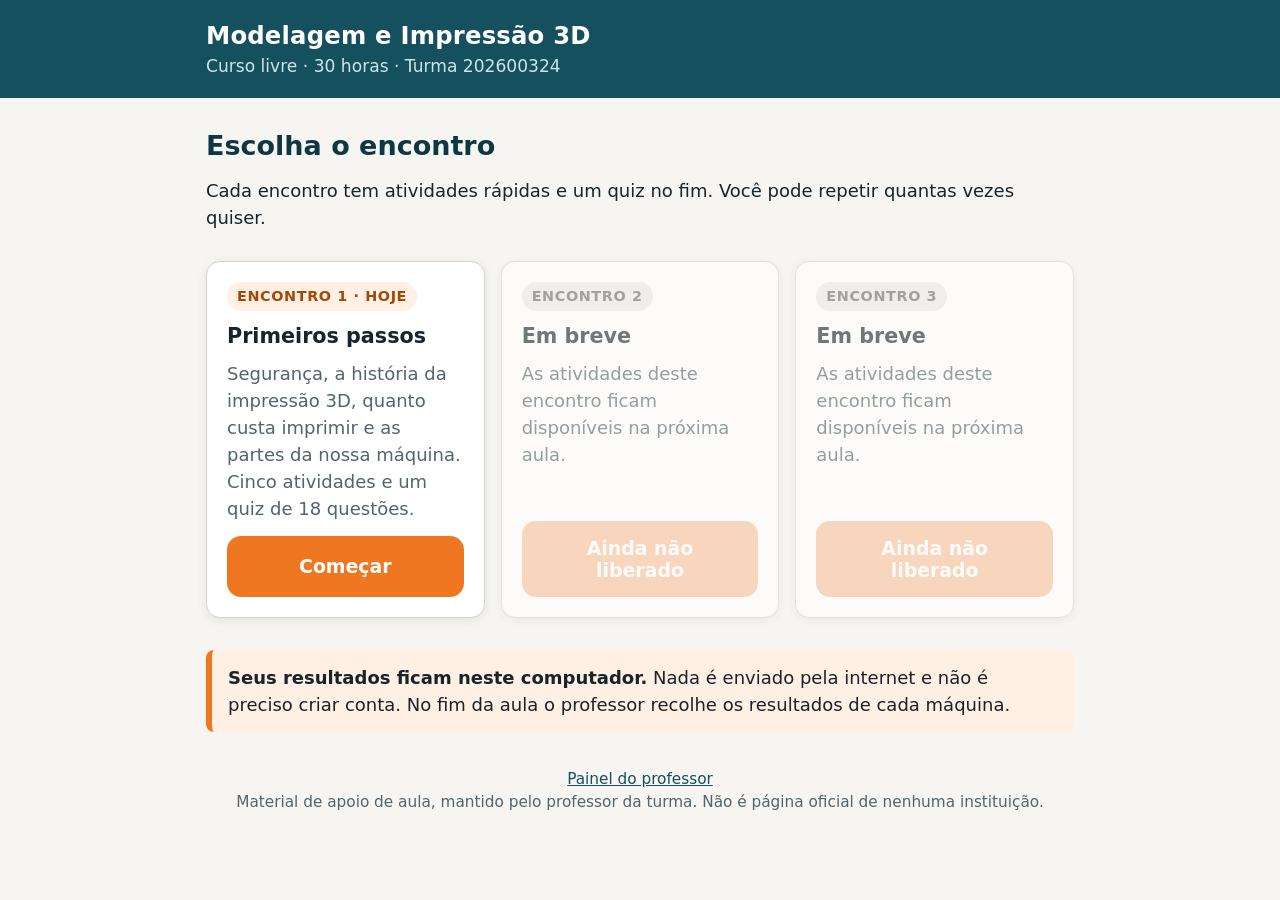
==== index.html @ 5b2d397b "App do curso: portal e atividades do Encontro 1 Portal com os tres encontros e o Encontro 1 completo" ====
<!DOCTYPE html>
<html lang="pt-BR">
<head>
<meta charset="utf-8">
<meta name="viewport" content="width=device-width, initial-scale=1">
<title>Modelagem e Impressão 3D — Curso na carreta</title>
<link rel="stylesheet" href="assets/estilo.css">
</head>
<body>

<header class="faixa">
  <div class="container">
    <div>
      <h1>Modelagem e Impressão 3D</h1>
      <p class="sub">Curso livre &middot; 30 horas &middot; Turma 202600324</p>
    </div>
  </div>
</header>

<main class="container">

  <h2>Escolha o encontro</h2>
  <p>Cada encontro tem atividades rápidas e um quiz no fim. Você pode repetir
     quantas vezes quiser.</p>

  <div class="cartas">

    <div class="carta carta-aula">
      <span class="etiqueta">Encontro 1 &middot; hoje</span>
      <h3>Primeiros passos</h3>
      <p>Segurança, a história da impressão 3D, quanto custa imprimir e as partes
         da nossa máquina. Cinco atividades e um quiz de 18 questões.</p>
      <a class="botao" href="aula-01.html">Começar</a>
    </div>

    <div class="carta carta-aula inativa">
      <span class="etiqueta breve">Encontro 2</span>
      <h3>Em breve</h3>
      <p>As atividades deste encontro ficam disponíveis na próxima aula.</p>
      <button class="botao" disabled>Ainda não liberado</button>
    </div>

    <div class="carta carta-aula inativa">
      <span class="etiqueta breve">Encontro 3</span>
      <h3>Em breve</h3>
      <p>As atividades deste encontro ficam disponíveis na próxima aula.</p>
      <button class="botao" disabled>Ainda não liberado</button>
    </div>

  </div>

  <div class="aviso">
    <strong>Seus resultados ficam neste computador.</strong>
    Nada é enviado pela internet e não é preciso criar conta. No fim da aula o
    professor recolhe os resultados de cada máquina.
  </div>

  <p class="rodape">
    <a href="painel.html">Painel do professor</a><br>
    Material de apoio de aula, mantido pelo professor da turma.
    Não é página oficial de nenhuma instituição.
  </p>

</main>

</body>
</html>
---- assets/estilo.css ----
/* Carreta 3D — estilo comum a todas as páginas.
   Pensado para projeção em sala pequena e para celular: fonte grande,
   alto contraste, alvos de toque generosos. */

:root {
  --azul: #14505e;
  --azul-escuro: #0d3742;
  --laranja: #ef7722;
  --laranja-claro: #fff0e3;
  --fundo: #f7f5f1;
  --carta: #ffffff;
  --texto: #16242b;
  --texto-suave: #52646d;
  --borda: #d9d3ca;
  --verde: #1e7d52;
  --verde-claro: #e6f4ec;
  --vermelho: #b3261e;
  --vermelho-claro: #fbeae9;
  --raio: 14px;
  --sombra: 0 2px 10px rgba(13, 55, 66, 0.10);
}

* { box-sizing: border-box; }

html, body {
  margin: 0;
  padding: 0;
  background: var(--fundo);
  color: var(--texto);
  font-family: "Segoe UI", system-ui, -apple-system, Roboto, Arial, sans-serif;
  font-size: 18px;
  line-height: 1.5;
}

body { padding-bottom: 40px; }

.faixa {
  background: var(--azul);
  color: #fff;
  padding: 18px 16px;
}

.faixa .container { display: flex; align-items: center; gap: 14px; flex-wrap: wrap; }

.faixa h1 { font-size: 1.35rem; margin: 0; font-weight: 700; letter-spacing: .2px; }
.faixa .sub { color: #cfe4ea; font-size: .95rem; margin: 0; }

.container { max-width: 900px; margin: 0 auto; padding: 0 16px; }

h2 { font-size: 1.5rem; margin: 28px 0 10px; color: var(--azul-escuro); }
h3 { font-size: 1.15rem; margin: 0 0 8px; }
p { margin: 0 0 14px; }

a { color: var(--azul); }

/* ---------- botões ---------- */

.botao {
  display: inline-block;
  background: var(--laranja);
  color: #fff;
  border: none;
  border-radius: var(--raio);
  padding: 16px 26px;
  font-size: 1.05rem;
  font-weight: 700;
  font-family: inherit;
  cursor: pointer;
  text-decoration: none;
  text-align: center;
  min-height: 56px;
}
.botao:hover { filter: brightness(1.06); }
.botao:active { transform: translateY(1px); }
.botao[disabled] { opacity: .45; cursor: not-allowed; }

.botao.secundario { background: var(--azul); }
.botao.neutro { background: #fff; color: var(--azul); border: 2px solid var(--azul); }
.botao.perigo { background: #fff; color: var(--vermelho); border: 2px solid var(--vermelho); }
.botao.pequeno { padding: 10px 16px; font-size: .95rem; min-height: 44px; }

.linha-botoes { display: flex; gap: 12px; flex-wrap: wrap; margin: 18px 0; }

/* ---------- cartões ---------- */

.carta {
  background: var(--carta);
  border: 1px solid var(--borda);
  border-radius: var(--raio);
  box-shadow: var(--sombra);
  padding: 20px;
  margin: 16px 0;
}

.cartas { display: grid; gap: 16px; grid-template-columns: repeat(auto-fit, minmax(260px, 1fr)); }

.carta-aula { display: flex; flex-direction: column; }
.carta-aula .etiqueta {
  display: inline-block;
  background: var(--laranja-claro);
  color: #a04a06;
  font-weight: 700;
  font-size: .8rem;
  padding: 4px 10px;
  border-radius: 999px;
  margin-bottom: 10px;
  align-self: flex-start;
  text-transform: uppercase;
  letter-spacing: .6px;
}
.carta-aula .etiqueta.breve { background: #eceae6; color: #6b6a66; }
.carta-aula p { color: var(--texto-suave); flex: 1; }
.carta-aula.inativa { opacity: .6; }

/* ---------- atividades ---------- */

.barra-topo {
  display: flex;
  justify-content: space-between;
  align-items: center;
  gap: 12px;
  background: var(--carta);
  border-bottom: 1px solid var(--borda);
  padding: 10px 16px;
  position: sticky;
  top: 0;
  z-index: 10;
  flex-wrap: wrap;
}
.barra-topo .quem { font-weight: 700; }
.barra-topo .placar { color: var(--azul); font-weight: 700; }

.progresso { height: 8px; background: #e4e0da; border-radius: 99px; overflow: hidden; margin: 6px 0 0; }
.progresso > div { height: 100%; background: var(--laranja); width: 0; transition: width .25s; }

.enunciado {
  font-size: 1.25rem;
  font-weight: 700;
  margin: 0 0 4px;
  color: var(--azul-escuro);
}
.apoio { color: var(--texto-suave); margin-bottom: 16px; }

.opcoes { display: grid; gap: 12px; }
.opcao {
  background: #fff;
  border: 2px solid var(--borda);
  border-radius: var(--raio);
  padding: 16px 18px;
  font-size: 1.05rem;
  font-family: inherit;
  text-align: left;
  cursor: pointer;
  min-height: 60px;
  color: var(--texto);
}
.opcao:hover:not([disabled]) { border-color: var(--azul); }
.opcao.certa { border-color: var(--verde); background: var(--verde-claro); }
.opcao.errada { border-color: var(--vermelho); background: var(--vermelho-claro); }
.opcao[disabled] { cursor: default; }

.retorno { border-radius: var(--raio); padding: 14px 16px; margin: 16px 0; font-size: 1rem; }
.retorno.ok { background: var(--verde-claro); border-left: 6px solid var(--verde); }
.retorno.nao { background: var(--vermelho-claro); border-left: 6px solid var(--vermelho); }
.retorno strong { display: block; margin-bottom: 4px; }

/* peças de encaixar (tocar para pegar, tocar para soltar) */
.pecas { display: flex; flex-wrap: wrap; gap: 10px; margin: 16px 0; }
.peca {
  background: var(--laranja-claro);
  border: 2px solid var(--laranja);
  color: #8a3f04;
  border-radius: 999px;
  padding: 12px 18px;
  font-size: 1rem;
  font-weight: 700;
  font-family: inherit;
  cursor: pointer;
  min-height: 52px;
}
.peca.escolhida { background: var(--laranja); color: #fff; outline: 3px solid #f9c395; }
.peca.usada { visibility: hidden; }

.alvos { display: grid; gap: 12px; }
.alvo {
  display: flex;
  align-items: center;
  gap: 12px;
  background: #fff;
  border: 2px dashed var(--borda);
  border-radius: var(--raio);
  padding: 14px 16px;
  cursor: pointer;
  min-height: 64px;
  font-family: inherit;
  font-size: 1rem;
  text-align: left;
  width: 100%;
  color: var(--texto);
}
.alvo .rotulo { font-weight: 700; color: var(--azul-escuro); min-width: 40%; }
.alvo .vaga { color: var(--texto-suave); font-style: italic; }
.alvo .posta { font-weight: 700; color: #8a3f04; }
.alvo.pronto { border-style: solid; border-color: var(--azul); background: #f2f8fa; }
.alvo.certa { border-color: var(--verde); background: var(--verde-claro); border-style: solid; }
.alvo.errada { border-color: var(--vermelho); background: var(--vermelho-claro); border-style: solid; }

/* desenho da impressora */
.figura { width: 100%; max-width: 460px; margin: 0 auto; display: block; }
.ponto-clique { cursor: pointer; fill: transparent; stroke: transparent; stroke-width: 2; }
.ponto-clique:hover { fill: rgba(239, 119, 34, .28); stroke: var(--laranja); }
.ponto-clique.acertou { fill: rgba(30, 125, 82, .35); stroke: var(--verde); }
.ponto-clique.errou { fill: rgba(179, 38, 30, .30); stroke: var(--vermelho); }

/* campo de digitação */
.campo {
  font-size: 1.3rem;
  padding: 14px 16px;
  border: 2px solid var(--borda);
  border-radius: var(--raio);
  font-family: inherit;
  width: 100%;
  max-width: 320px;
  color: var(--texto);
  background: #fff;
}
.campo:focus { outline: none; border-color: var(--azul); }

/* ---------- placar final ---------- */

.medalha {
  text-align: center;
  background: var(--azul);
  color: #fff;
  border-radius: var(--raio);
  padding: 26px 20px;
}
.medalha .numero { font-size: 3.4rem; font-weight: 800; line-height: 1; }
.medalha .de { color: #cfe4ea; }
.medalha .frase { margin-top: 10px; font-size: 1.1rem; }

/* ---------- tabela do painel ---------- */

table { width: 100%; border-collapse: collapse; margin: 16px 0; font-size: .95rem; }
th, td { text-align: left; padding: 10px 8px; border-bottom: 1px solid var(--borda); }
th { background: #eef3f5; color: var(--azul-escuro); }
tbody tr:nth-child(even) { background: #fbfaf8; }

.aviso {
  background: var(--laranja-claro);
  border-left: 6px solid var(--laranja);
  border-radius: 8px;
  padding: 14px 16px;
  margin: 16px 0;
}

.rodape { color: var(--texto-suave); font-size: .85rem; margin-top: 36px; text-align: center; }

.escondido { display: none !important; }

@media (max-width: 520px) {
  body { font-size: 17px; }
  .faixa h1 { font-size: 1.15rem; }
  .enunciado { font-size: 1.12rem; }
  .alvo .rotulo { min-width: 100%; }
  .alvo { flex-direction: column; align-items: flex-start; }
}

@media print {
  .botao, .barra-topo { display: none; }
  body { background: #fff; }
}
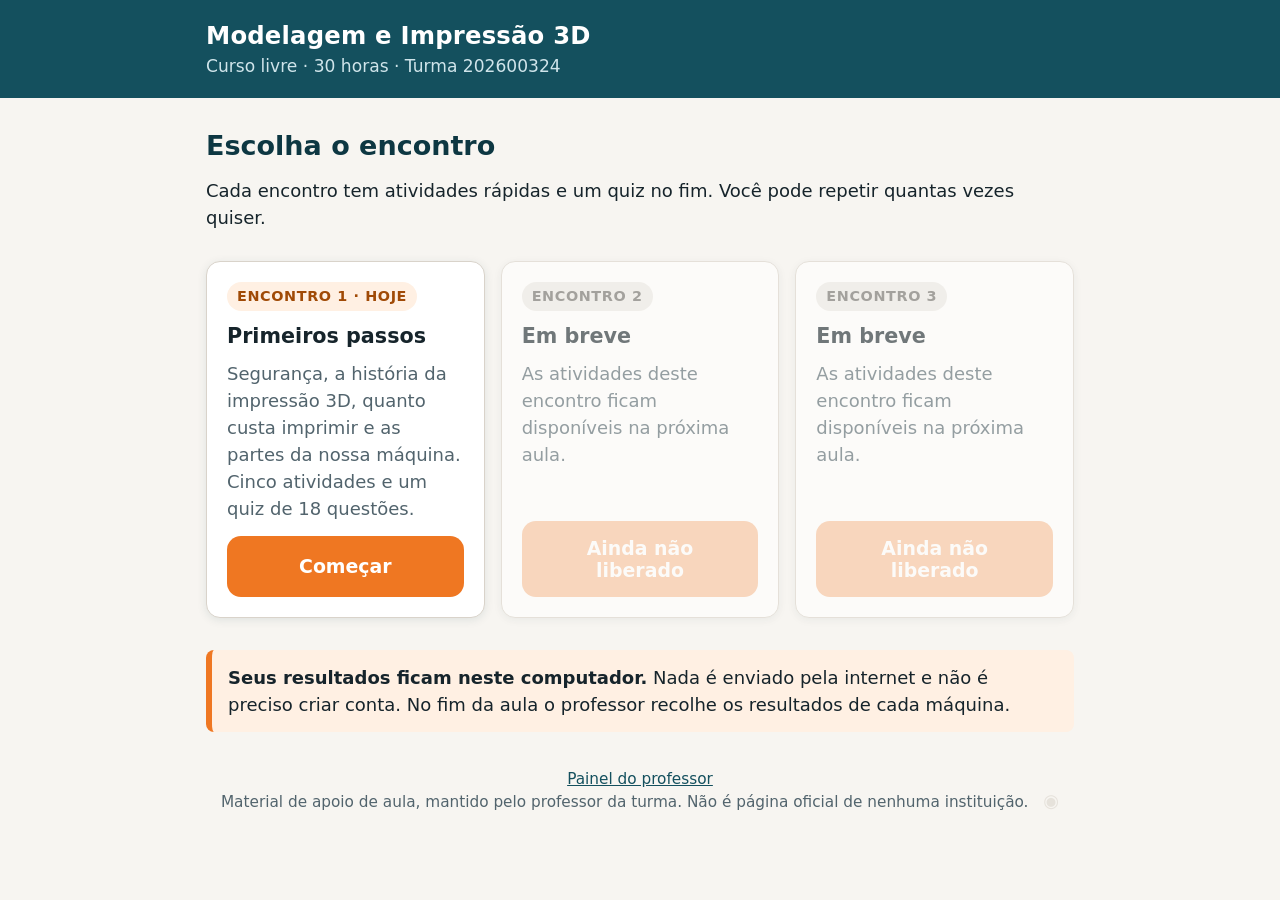
==== commit d23bddad: "Slides do Encontro 1 no site, com atalho discreto no rodape - slides.html: pagina de acesso aos slid" ====
--- a/index.html
+++ b/index.html
@@ -18,6 +18,8 @@
 </header>
 
 <main class="container">
+
+  <div id="retomar-caixa"></div>
 
   <h2>Escolha o encontro</h2>
   <p>Cada encontro tem atividades rápidas e um quiz no fim. Você pode repetir
@@ -59,9 +61,35 @@
     <a href="painel.html">Painel do professor</a><br>
     Material de apoio de aula, mantido pelo professor da turma.
     Não é página oficial de nenhuma instituição.
+    <a class="marca-slides" href="slides.html" title="Slides"
+       aria-label="Slides das aulas">&#9673;</a>
   </p>
 
 </main>
 
+<script src="assets/nucleo.js"></script>
+<script>
+(function () {
+  "use strict";
+  var C = window.Carreta;
+  var s = C.lerSessao();
+  if (!s) { return; }
+
+  var destino = { "Encontro 1": "aula-01.html" }[s.aula];
+  if (!destino) { return; }
+
+  var quantas = Object.keys(s.feitas).length;
+  var carta = C.criar("div", "carta retomar");
+  carta.appendChild(C.criar("h2", null, "Continuar de onde parou"));
+  carta.appendChild(C.criar("p", null,
+    s.nome + " começou o " + s.aula + " em " + C.quandoCurto(s.inicio)
+    + " e já terminou " + quantas
+    + (quantas === 1 ? " atividade." : " atividades.")));
+  var a = C.criar("a", "botao", "Retomar como " + s.nome.split(" ")[0]);
+  a.href = destino;
+  carta.appendChild(a);
+  C.el("retomar-caixa").appendChild(carta);
+})();
+</script>
 </body>
 </html>
--- a/assets/estilo.css
+++ b/assets/estilo.css
@@ -165,6 +165,28 @@
 .retorno strong { display: block; margin-bottom: 4px; }
 
 /* peças de encaixar (tocar para pegar, tocar para soltar) */
+.carta.retomar {
+  border: 3px solid var(--laranja);
+  background: var(--laranja-claro);
+}
+.carta.retomar h2 { margin-top: 0; color: #8a3f04; }
+
+.dica-passo {
+  background: var(--laranja-claro);
+  border-left: 6px solid var(--laranja);
+  border-radius: var(--raio);
+  padding: 14px 16px;
+  margin: 16px 0;
+  font-weight: 700;
+  color: #8a3f04;
+  line-height: 1.4;
+}
+.dica-passo.ativa {
+  background: var(--laranja);
+  border-left-color: #8a3f04;
+  color: #fff;
+}
+
 .pecas { display: flex; flex-wrap: wrap; gap: 10px; margin: 16px 0; }
 .peca {
   background: var(--laranja-claro);
@@ -256,6 +278,26 @@
 
 .rodape { color: var(--texto-suave); font-size: .85rem; margin-top: 36px; text-align: center; }
 
+/* Atalho discreto para os slides. Nao e seguranca — o site e publico e o
+   endereco slides.html funciona digitado. E so para nao competir com o
+   conteudo do aluno no portal. */
+.marca-slides {
+  display: inline-block;
+  margin-left: 10px;
+  color: var(--borda);
+  text-decoration: none;
+  font-size: 1rem;
+  line-height: 1;
+  opacity: .55;
+  transition: color .15s, opacity .15s;
+}
+.marca-slides:hover,
+.marca-slides:focus {
+  color: var(--laranja);
+  opacity: 1;
+  outline: none;
+}
+
 .escondido { display: none !important; }
 
 @media (max-width: 520px) {
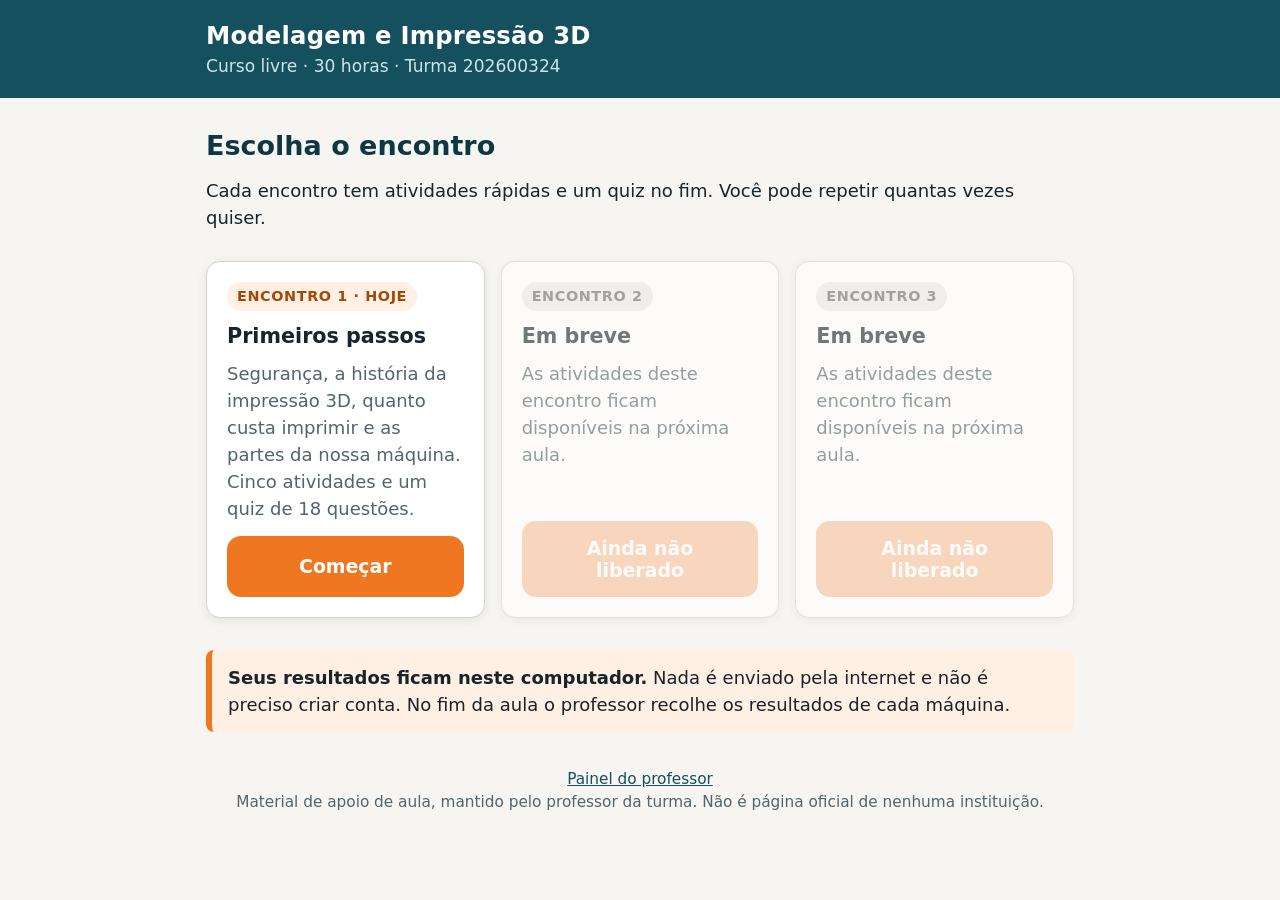
==== commit f4423e3f: "Slides fora do fluxo do aluno, em endereco proprio - move slides.html e slides/ para professor-597b1" ====
--- a/index.html
+++ b/index.html
@@ -61,8 +61,6 @@
     <a href="painel.html">Painel do professor</a><br>
     Material de apoio de aula, mantido pelo professor da turma.
     Não é página oficial de nenhuma instituição.
-    <a class="marca-slides" href="slides.html" title="Slides"
-       aria-label="Slides das aulas">&#9673;</a>
   </p>
 
 </main>
--- a/assets/estilo.css
+++ b/assets/estilo.css
@@ -277,27 +277,6 @@
 }
 
 .rodape { color: var(--texto-suave); font-size: .85rem; margin-top: 36px; text-align: center; }
-
-/* Atalho discreto para os slides. Nao e seguranca — o site e publico e o
-   endereco slides.html funciona digitado. E so para nao competir com o
-   conteudo do aluno no portal. */
-.marca-slides {
-  display: inline-block;
-  margin-left: 10px;
-  color: var(--borda);
-  text-decoration: none;
-  font-size: 1rem;
-  line-height: 1;
-  opacity: .55;
-  transition: color .15s, opacity .15s;
-}
-.marca-slides:hover,
-.marca-slides:focus {
-  color: var(--laranja);
-  opacity: 1;
-  outline: none;
-}
-
 .escondido { display: none !important; }
 
 @media (max-width: 520px) {
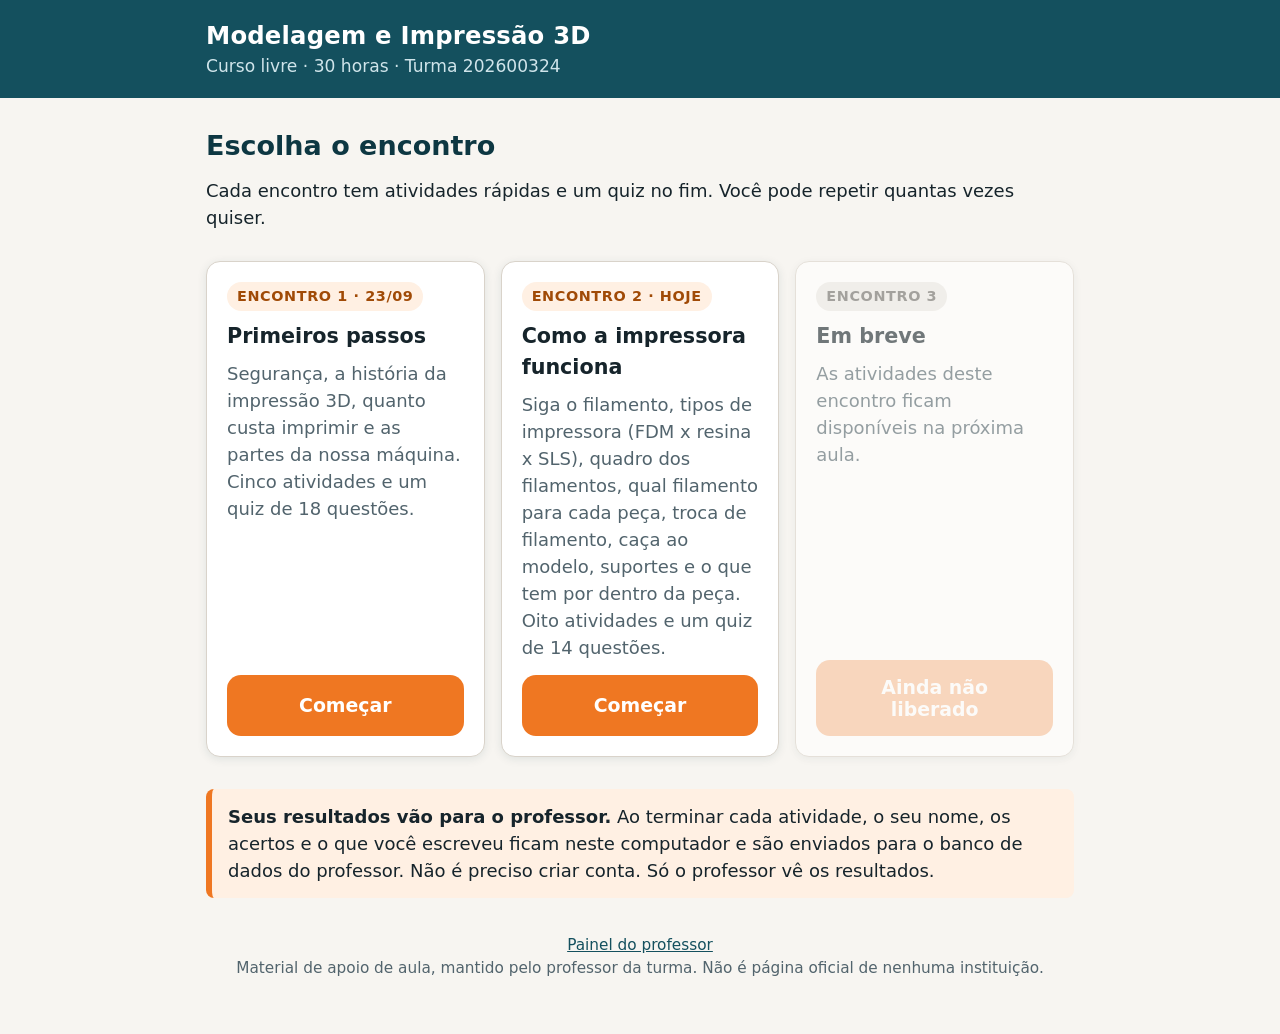
==== commit 393ad234: "Encontro 2 no ar (revisado); envio ao Neon preparado, ainda desligado Co-Authored-By: Claude Opus 5." ====
--- a/index.html
+++ b/index.html
@@ -4,7 +4,7 @@
 <meta charset="utf-8">
 <meta name="viewport" content="width=device-width, initial-scale=1">
 <title>Modelagem e Impressão 3D — Curso na carreta</title>
-<link rel="stylesheet" href="assets/estilo.css">
+<link rel="stylesheet" href="assets/estilo.css?v=2">
 </head>
 <body>
 
@@ -28,18 +28,21 @@
   <div class="cartas">
 
     <div class="carta carta-aula">
-      <span class="etiqueta">Encontro 1 &middot; hoje</span>
+      <span class="etiqueta">Encontro 1 &middot; 23/09</span>
       <h3>Primeiros passos</h3>
       <p>Segurança, a história da impressão 3D, quanto custa imprimir e as partes
          da nossa máquina. Cinco atividades e um quiz de 18 questões.</p>
       <a class="botao" href="aula-01.html">Começar</a>
     </div>
 
-    <div class="carta carta-aula inativa">
-      <span class="etiqueta breve">Encontro 2</span>
-      <h3>Em breve</h3>
-      <p>As atividades deste encontro ficam disponíveis na próxima aula.</p>
-      <button class="botao" disabled>Ainda não liberado</button>
+    <div class="carta carta-aula">
+      <span class="etiqueta">Encontro 2 &middot; hoje</span>
+      <h3>Como a impressora funciona</h3>
+      <p>Siga o filamento, tipos de impressora (FDM x resina x SLS), quadro dos
+         filamentos, qual filamento para cada peça, troca de filamento, caça ao
+         modelo, suportes e o que tem por dentro da peça. Oito atividades e um
+         quiz de 14 questões.</p>
+      <a class="botao" href="aula-02.html">Começar</a>
     </div>
 
     <div class="carta carta-aula inativa">
@@ -52,9 +55,10 @@
   </div>
 
   <div class="aviso">
-    <strong>Seus resultados ficam neste computador.</strong>
-    Nada é enviado pela internet e não é preciso criar conta. No fim da aula o
-    professor recolhe os resultados de cada máquina.
+    <strong>Seus resultados vão para o professor.</strong>
+    Ao terminar cada atividade, o seu nome, os acertos e o que você escreveu
+    ficam neste computador e são enviados para o banco de dados do professor.
+    Não é preciso criar conta. Só o professor vê os resultados.
   </div>
 
   <p class="rodape">
@@ -65,7 +69,8 @@
 
 </main>
 
-<script src="assets/nucleo.js"></script>
+<script src="assets/nucleo.js?v=3"></script>
+<script src="assets/nuvem.js?v=3"></script>
 <script>
 (function () {
   "use strict";
@@ -73,7 +78,7 @@
   var s = C.lerSessao();
   if (!s) { return; }
 
-  var destino = { "Encontro 1": "aula-01.html" }[s.aula];
+  var destino = { "Encontro 1": "aula-01.html", "Encontro 2": "aula-02.html" }[s.aula];
   if (!destino) { return; }
 
   var quantas = Object.keys(s.feitas).length;
--- a/assets/estilo.css
+++ b/assets/estilo.css
@@ -291,3 +291,89 @@
   .botao, .barra-topo { display: none; }
   body { background: #fff; }
 }
+
+/* ===== Encontro 2 (aula-02) ===== */
+
+/* cartões de leitura, antes das perguntas */
+.cartao-leitura {
+  border-left: 6px solid var(--azul);
+}
+.cartao-leitura h3 { color: var(--azul-escuro); }
+.cartao-leitura p:last-child { margin-bottom: 0; }
+
+/* formulário (o aluno escreve / escolhe) */
+.formulario {
+  display: flex;
+  flex-direction: column;
+  gap: 18px;
+  margin: 16px 0;
+}
+.campo-bloco {
+  display: flex;
+  flex-direction: column;
+  gap: 8px;
+}
+.campo-rotulo {
+  display: block;
+  font-weight: 700;
+  color: var(--azul-escuro);
+  font-size: 1rem;
+}
+.campo-nota {
+  font-size: .85rem;
+  color: var(--texto-suave);
+  margin-top: -2px;
+}
+.campo-largo {
+  width: 100%;
+  max-width: none;
+}
+
+/* chips (botões-pílula de escolha única) */
+.chips { display: flex; flex-wrap: wrap; gap: 10px; }
+.chip {
+  background: #fff;
+  border: 2px solid var(--borda);
+  border-radius: 999px;
+  padding: 10px 18px;
+  font-size: 1rem;
+  font-weight: 700;
+  font-family: inherit;
+  color: var(--texto);
+  cursor: pointer;
+  min-height: 40px;
+}
+.chip:hover:not([disabled]) { border-color: var(--azul); }
+.chip.marcado { background: var(--azul); border-color: var(--azul); color: #fff; }
+.chip.certa { border-color: var(--verde); background: var(--verde-claro); color: var(--texto); }
+.chip.errada { border-color: var(--vermelho); background: var(--vermelho-claro); color: var(--texto); }
+
+/* figuras SVG dentro das perguntas */
+.figura-caixa { margin: 0 0 16px; text-align: center; }
+.figura-caixa svg { width: 100%; height: auto; }
+.figura-perfil { width: 100%; max-width: 260px; margin: 0 auto; display: block; }
+
+/* quadro preenchido linha a linha, com rolagem no celular */
+.rolar { overflow-x: auto; margin: 16px 0; -webkit-overflow-scrolling: touch; }
+table.quadro {
+  width: 100%;
+  min-width: 560px;
+  border-collapse: collapse;
+  font-size: .95rem;
+}
+table.quadro th, table.quadro td {
+  text-align: left;
+  padding: 10px 8px;
+  border-bottom: 1px solid var(--borda);
+  white-space: nowrap;
+}
+table.quadro th { background: #eef3f5; color: var(--azul-escuro); }
+table.quadro td.ok { background: var(--verde-claro); color: #155c3d; font-weight: 700; }
+table.quadro td.nao { background: var(--vermelho-claro); color: #7a1a14; font-weight: 700; }
+table.quadro td small {
+  display: block;
+  font-weight: 400;
+  white-space: normal;
+  color: var(--texto-suave);
+  margin-top: 2px;
+}
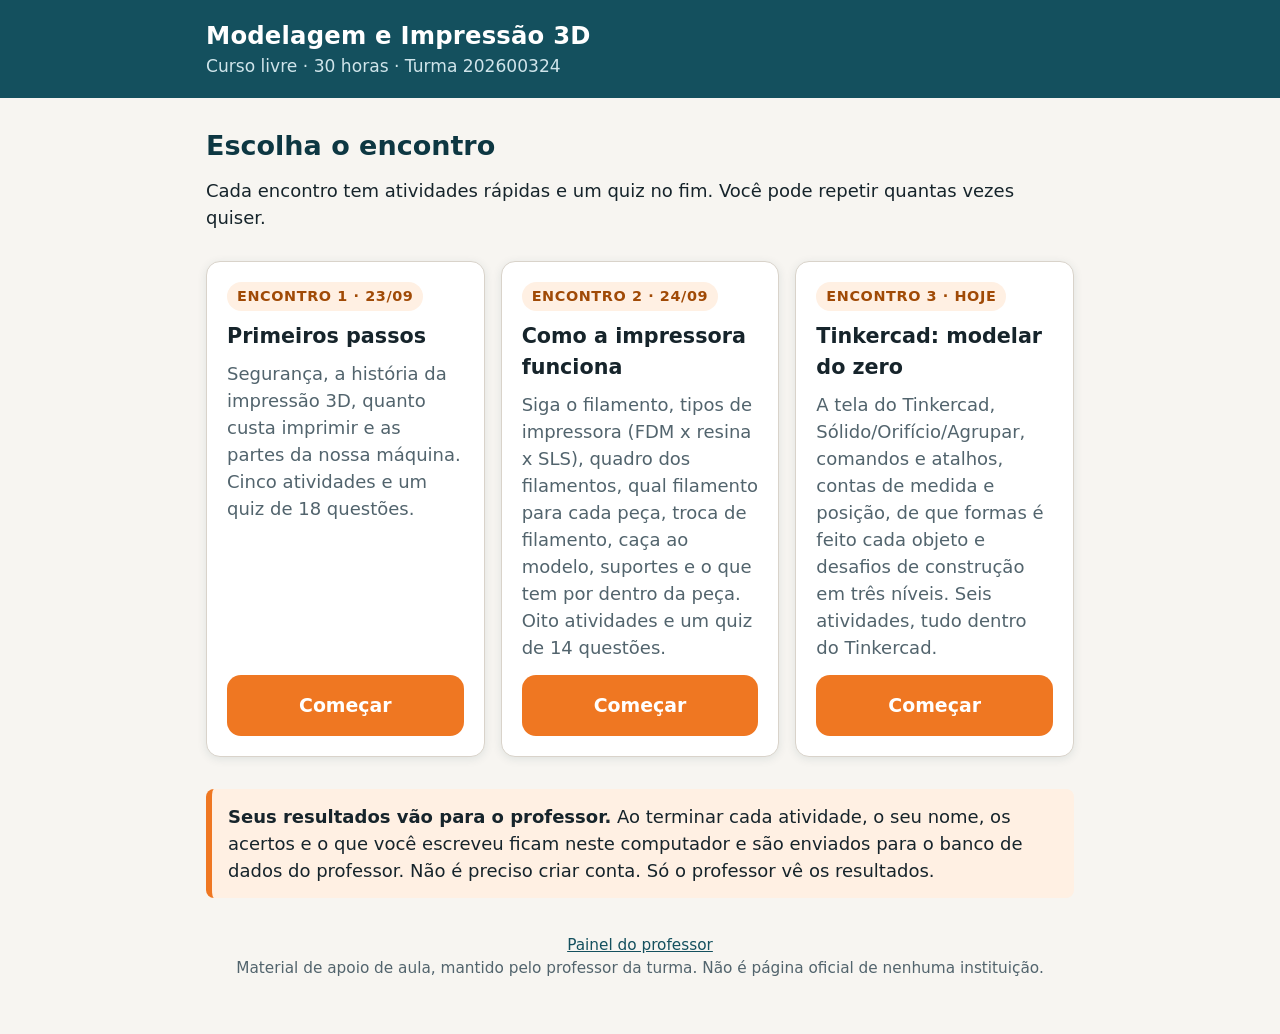
==== commit fc769f38: "Encontro 3 no ar: seis atividades de Tinkercad com desafios de construcao Co-Authored-By: Claude Opu" ====
--- a/index.html
+++ b/index.html
@@ -36,7 +36,7 @@
     </div>
 
     <div class="carta carta-aula">
-      <span class="etiqueta">Encontro 2 &middot; hoje</span>
+      <span class="etiqueta">Encontro 2 &middot; 24/09</span>
       <h3>Como a impressora funciona</h3>
       <p>Siga o filamento, tipos de impressora (FDM x resina x SLS), quadro dos
          filamentos, qual filamento para cada peça, troca de filamento, caça ao
@@ -45,11 +45,13 @@
       <a class="botao" href="aula-02.html">Começar</a>
     </div>
 
-    <div class="carta carta-aula inativa">
-      <span class="etiqueta breve">Encontro 3</span>
-      <h3>Em breve</h3>
-      <p>As atividades deste encontro ficam disponíveis na próxima aula.</p>
-      <button class="botao" disabled>Ainda não liberado</button>
+    <div class="carta carta-aula">
+      <span class="etiqueta">Encontro 3 &middot; hoje</span>
+      <h3>Tinkercad: modelar do zero</h3>
+      <p>A tela do Tinkercad, Sólido/Orifício/Agrupar, comandos e atalhos, contas de
+         medida e posição, de que formas é feito cada objeto e desafios de
+         construção em três níveis. Seis atividades, tudo dentro do Tinkercad.</p>
+      <a class="botao" href="aula-03.html">Começar</a>
     </div>
 
   </div>
@@ -70,7 +72,7 @@
 </main>
 
 <script src="assets/nucleo.js?v=3"></script>
-<script src="assets/nuvem.js?v=3"></script>
+<script src="assets/nuvem.js?v=4"></script>
 <script>
 (function () {
   "use strict";
@@ -78,7 +80,7 @@
   var s = C.lerSessao();
   if (!s) { return; }
 
-  var destino = { "Encontro 1": "aula-01.html", "Encontro 2": "aula-02.html" }[s.aula];
+  var destino = { "Encontro 1": "aula-01.html", "Encontro 2": "aula-02.html", "Encontro 3": "aula-03.html" }[s.aula];
   if (!destino) { return; }
 
   var quantas = Object.keys(s.feitas).length;
